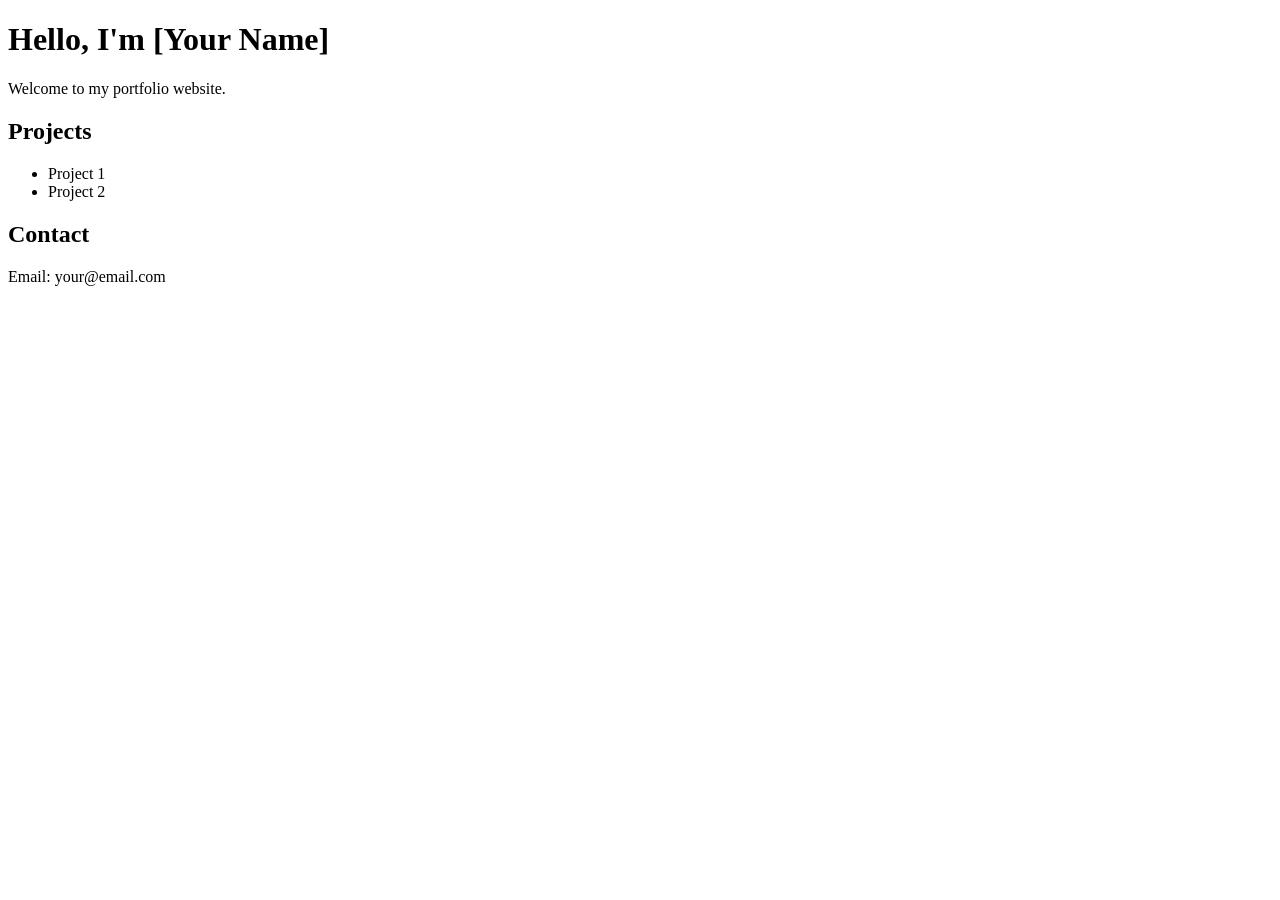
==== index.html @ 50967df9 "Create index.html" ====
<!DOCTYPE html>
<html>
<head>
    <title>My Portfolio</title>
</head>

<body>
    <h1>Hello, I'm [Your Name]</h1>
    <p>Welcome to my portfolio website.</p>

    <h2>Projects</h2>
    <ul>
        <li>Project 1</li>
        <li>Project 2</li>
    </ul>

    <h2>Contact</h2>
    <p>Email: your@email.com</p>
</body>
</html>
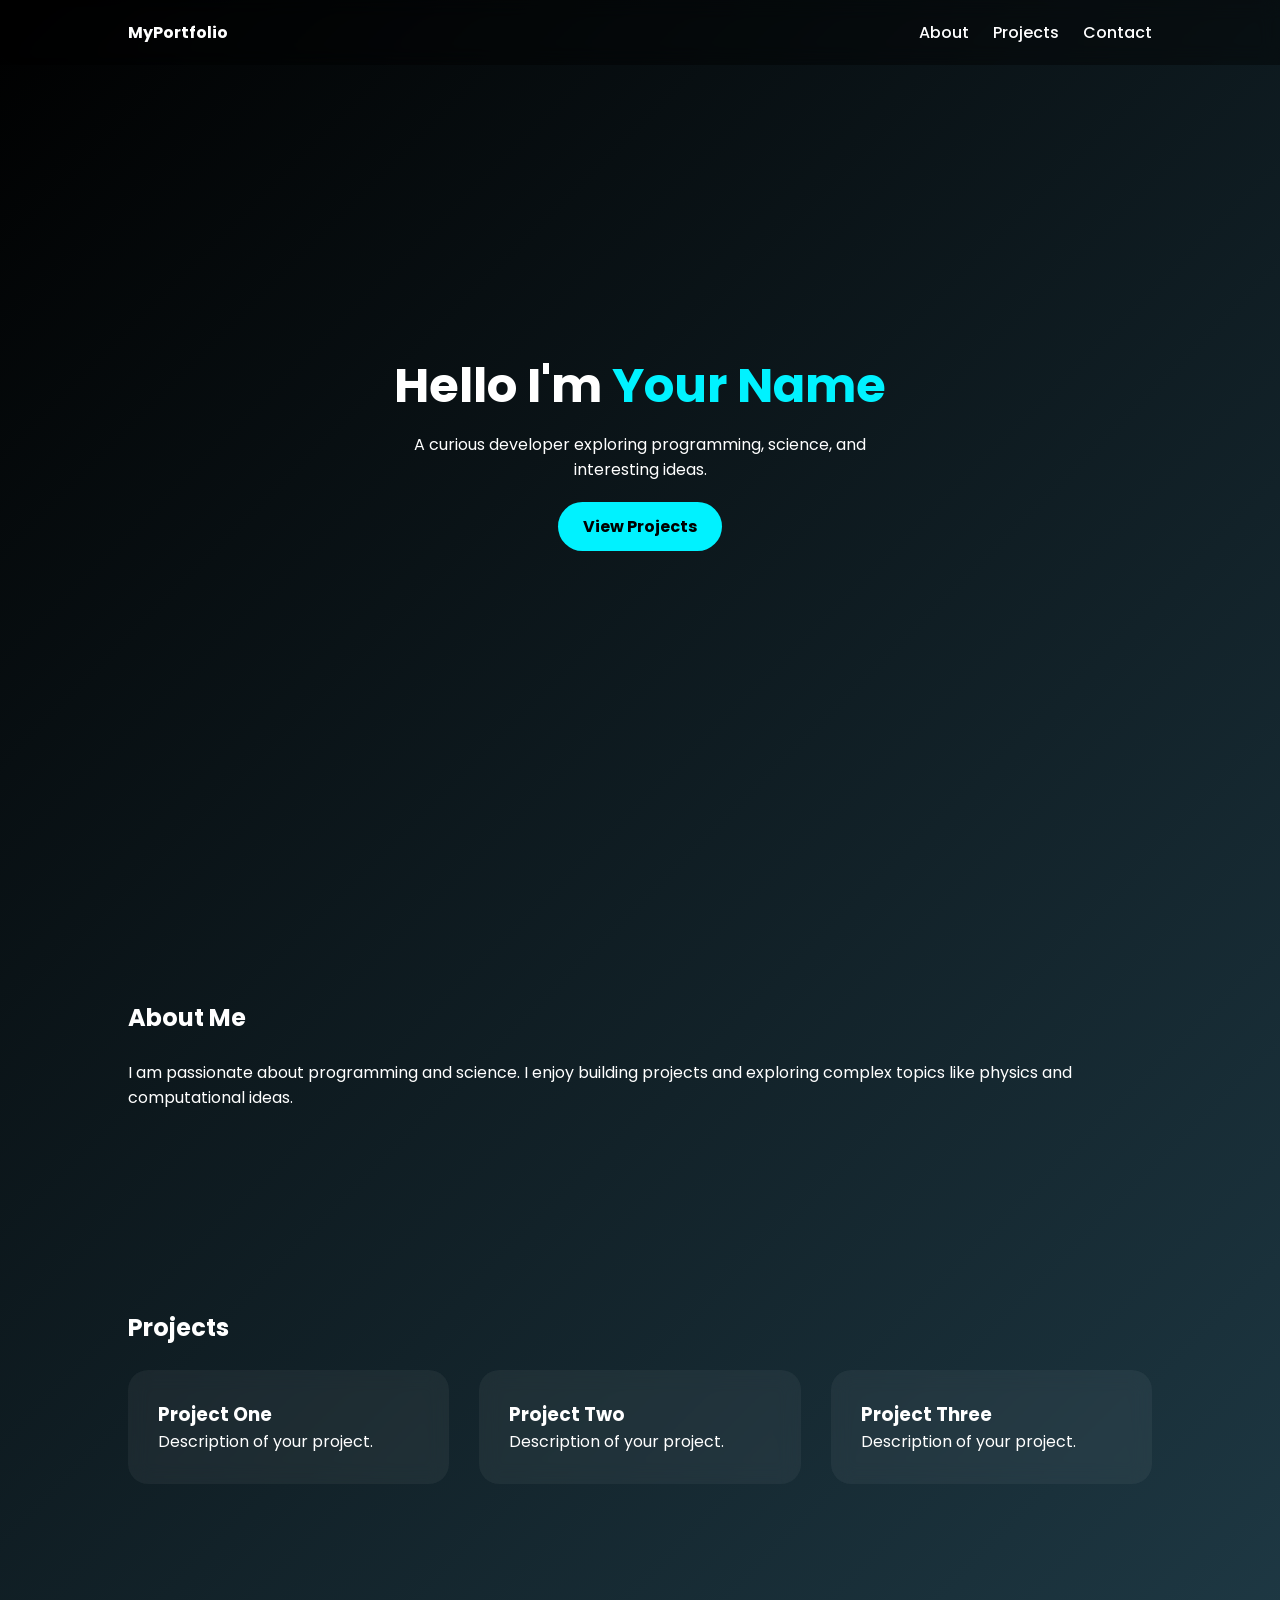
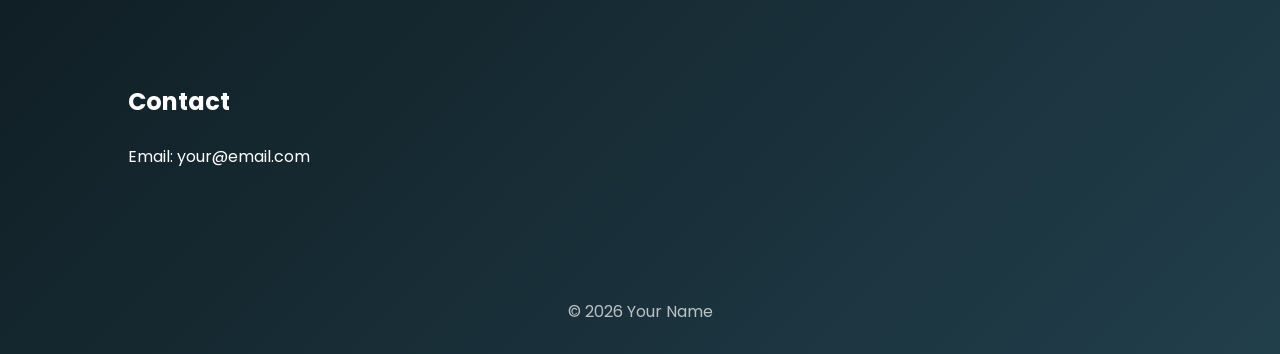
==== commit 967d4944: "Update index.html" ====
--- a/index.html
+++ b/index.html
@@ -1,20 +1,178 @@
 <!DOCTYPE html>
-<html>
+<html lang="en">
 <head>
-    <title>My Portfolio</title>
+<meta charset="UTF-8">
+<meta name="viewport" content="width=device-width, initial-scale=1.0">
+<title>My Portfolio</title>
+
+<link href="https://fonts.googleapis.com/css2?family=Poppins:wght@300;400;600&display=swap" rel="stylesheet">
+
+<style>
+
+*{
+margin:0;
+padding:0;
+box-sizing:border-box;
+font-family:'Poppins',sans-serif;
+}
+
+body{
+background:linear-gradient(-45deg,#0f2027,#203a43,#2c5364,#000000);
+background-size:400% 400%;
+animation:gradient 12s ease infinite;
+color:white;
+}
+
+@keyframes gradient{
+0%{background-position:0% 50%;}
+50%{background-position:100% 50%;}
+100%{background-position:0% 50%;}
+}
+
+nav{
+position:fixed;
+width:100%;
+display:flex;
+justify-content:space-between;
+padding:20px 10%;
+background:rgba(0,0,0,0.4);
+backdrop-filter:blur(10px);
+}
+
+nav a{
+color:white;
+text-decoration:none;
+margin-left:20px;
+font-weight:500;
+}
+
+.hero{
+height:100vh;
+display:flex;
+flex-direction:column;
+justify-content:center;
+align-items:center;
+text-align:center;
+}
+
+.hero h1{
+font-size:3rem;
+margin-bottom:10px;
+}
+
+.hero span{
+color:#00f2ff;
+}
+
+.hero p{
+max-width:500px;
+margin-bottom:20px;
+}
+
+.btn{
+padding:12px 25px;
+border-radius:30px;
+background:#00f2ff;
+color:black;
+font-weight:bold;
+text-decoration:none;
+transition:0.3s;
+}
+
+.btn:hover{
+transform:scale(1.1);
+}
+
+section{
+padding:100px 10%;
+}
+
+.projects{
+display:grid;
+grid-template-columns:repeat(auto-fit,minmax(250px,1fr));
+gap:30px;
+}
+
+.card{
+background:rgba(255,255,255,0.05);
+border-radius:20px;
+padding:30px;
+backdrop-filter:blur(10px);
+transition:0.4s;
+}
+
+.card:hover{
+transform:translateY(-10px);
+background:rgba(255,255,255,0.1);
+}
+
+footer{
+text-align:center;
+padding:30px;
+opacity:0.7;
+}
+
+</style>
 </head>
 
 <body>
-    <h1>Hello, I'm [Your Name]</h1>
-    <p>Welcome to my portfolio website.</p>
 
-    <h2>Projects</h2>
-    <ul>
-        <li>Project 1</li>
-        <li>Project 2</li>
-    </ul>
+<nav>
+<div><b>MyPortfolio</b></div>
+<div>
+<a href="#about">About</a>
+<a href="#projects">Projects</a>
+<a href="#contact">Contact</a>
+</div>
+</nav>
 
-    <h2>Contact</h2>
-    <p>Email: your@email.com</p>
+<section class="hero">
+<h1>Hello I'm <span>Your Name</span></h1>
+<p>A curious developer exploring programming, science, and interesting ideas.</p>
+<a class="btn" href="#projects">View Projects</a>
+</section>
+
+<section id="about">
+<h2>About Me</h2>
+<br>
+<p>
+I am passionate about programming and science. I enjoy building projects and exploring complex topics like physics and computational ideas.
+</p>
+</section>
+
+<section id="projects">
+<h2>Projects</h2>
+<br>
+
+<div class="projects">
+
+<div class="card">
+<h3>Project One</h3>
+<p>Description of your project.</p>
+</div>
+
+<div class="card">
+<h3>Project Two</h3>
+<p>Description of your project.</p>
+</div>
+
+<div class="card">
+<h3>Project Three</h3>
+<p>Description of your project.</p>
+</div>
+
+</div>
+</section>
+
+<section id="contact">
+<h2>Contact</h2>
+<br>
+<p>Email: your@email.com</p>
+</section>
+
+<footer>
+© 2026 Your Name
+</footer>
+
 </body>
 </html>
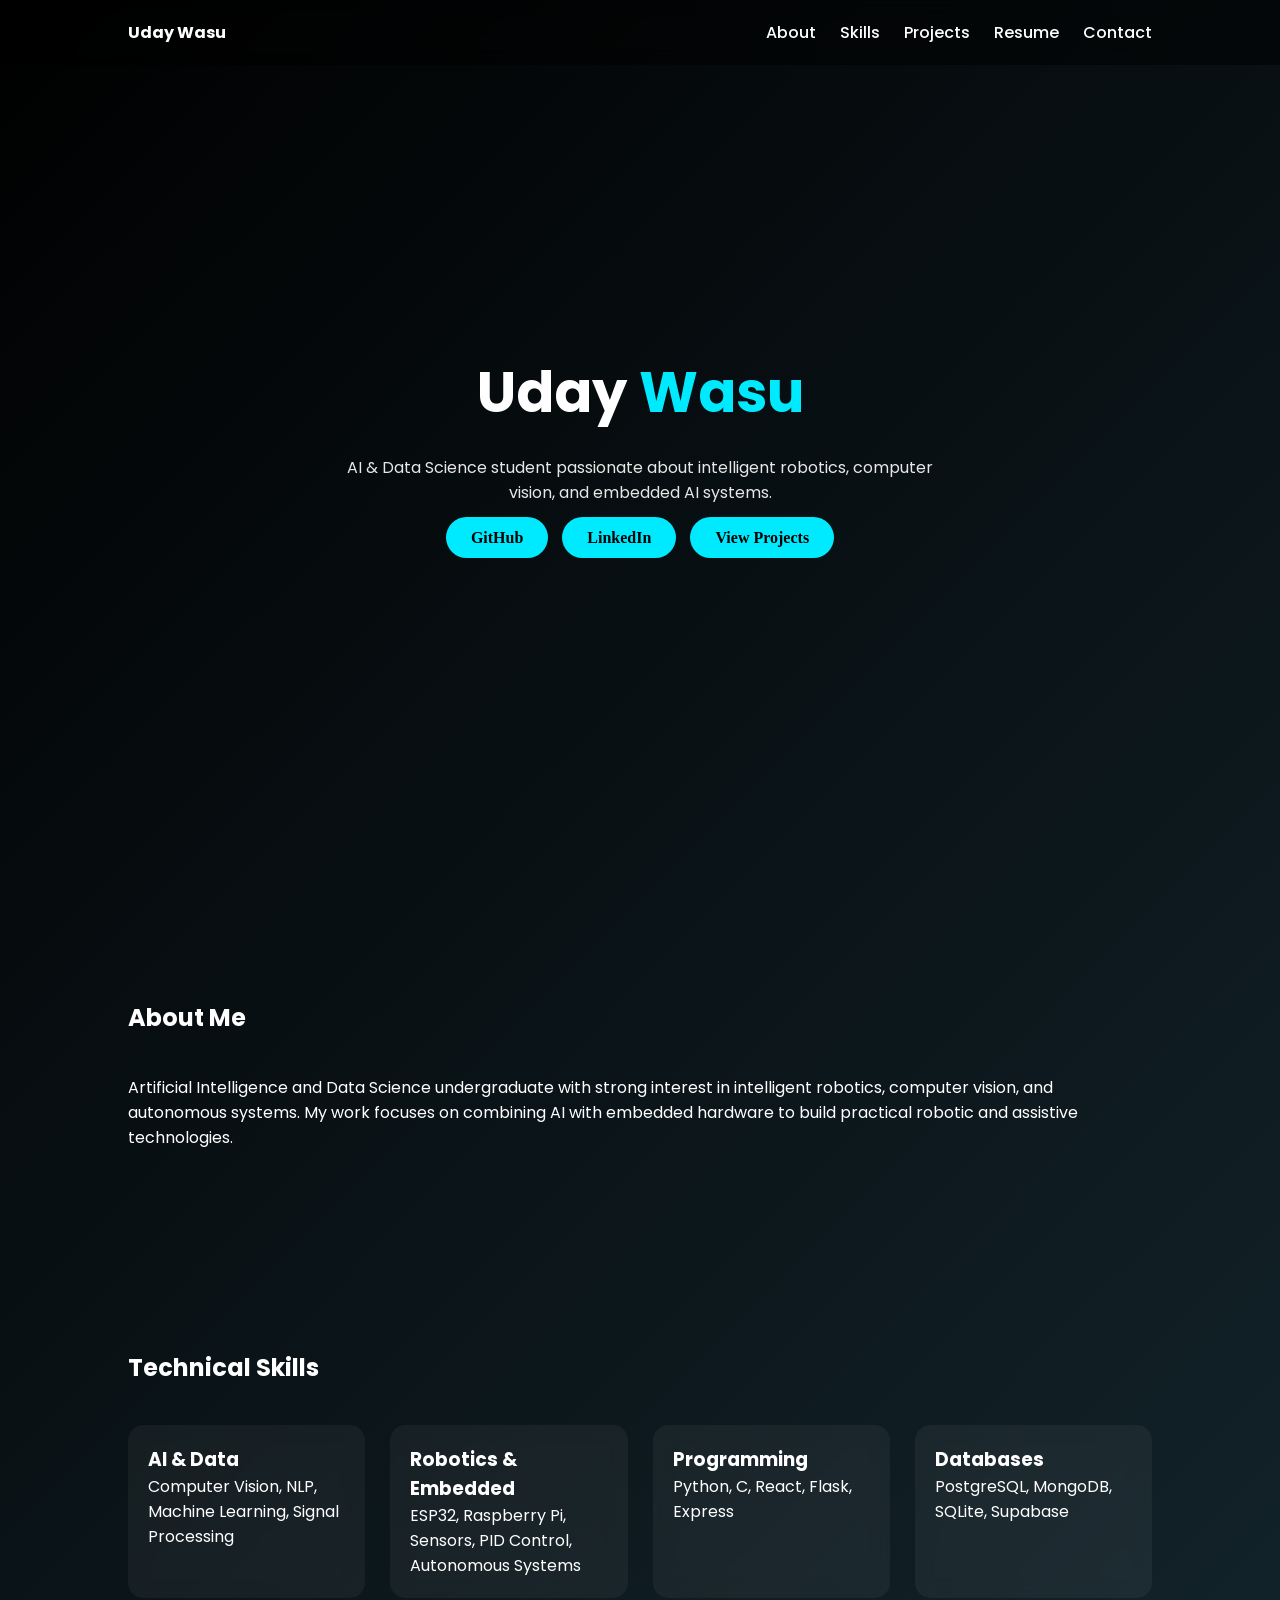
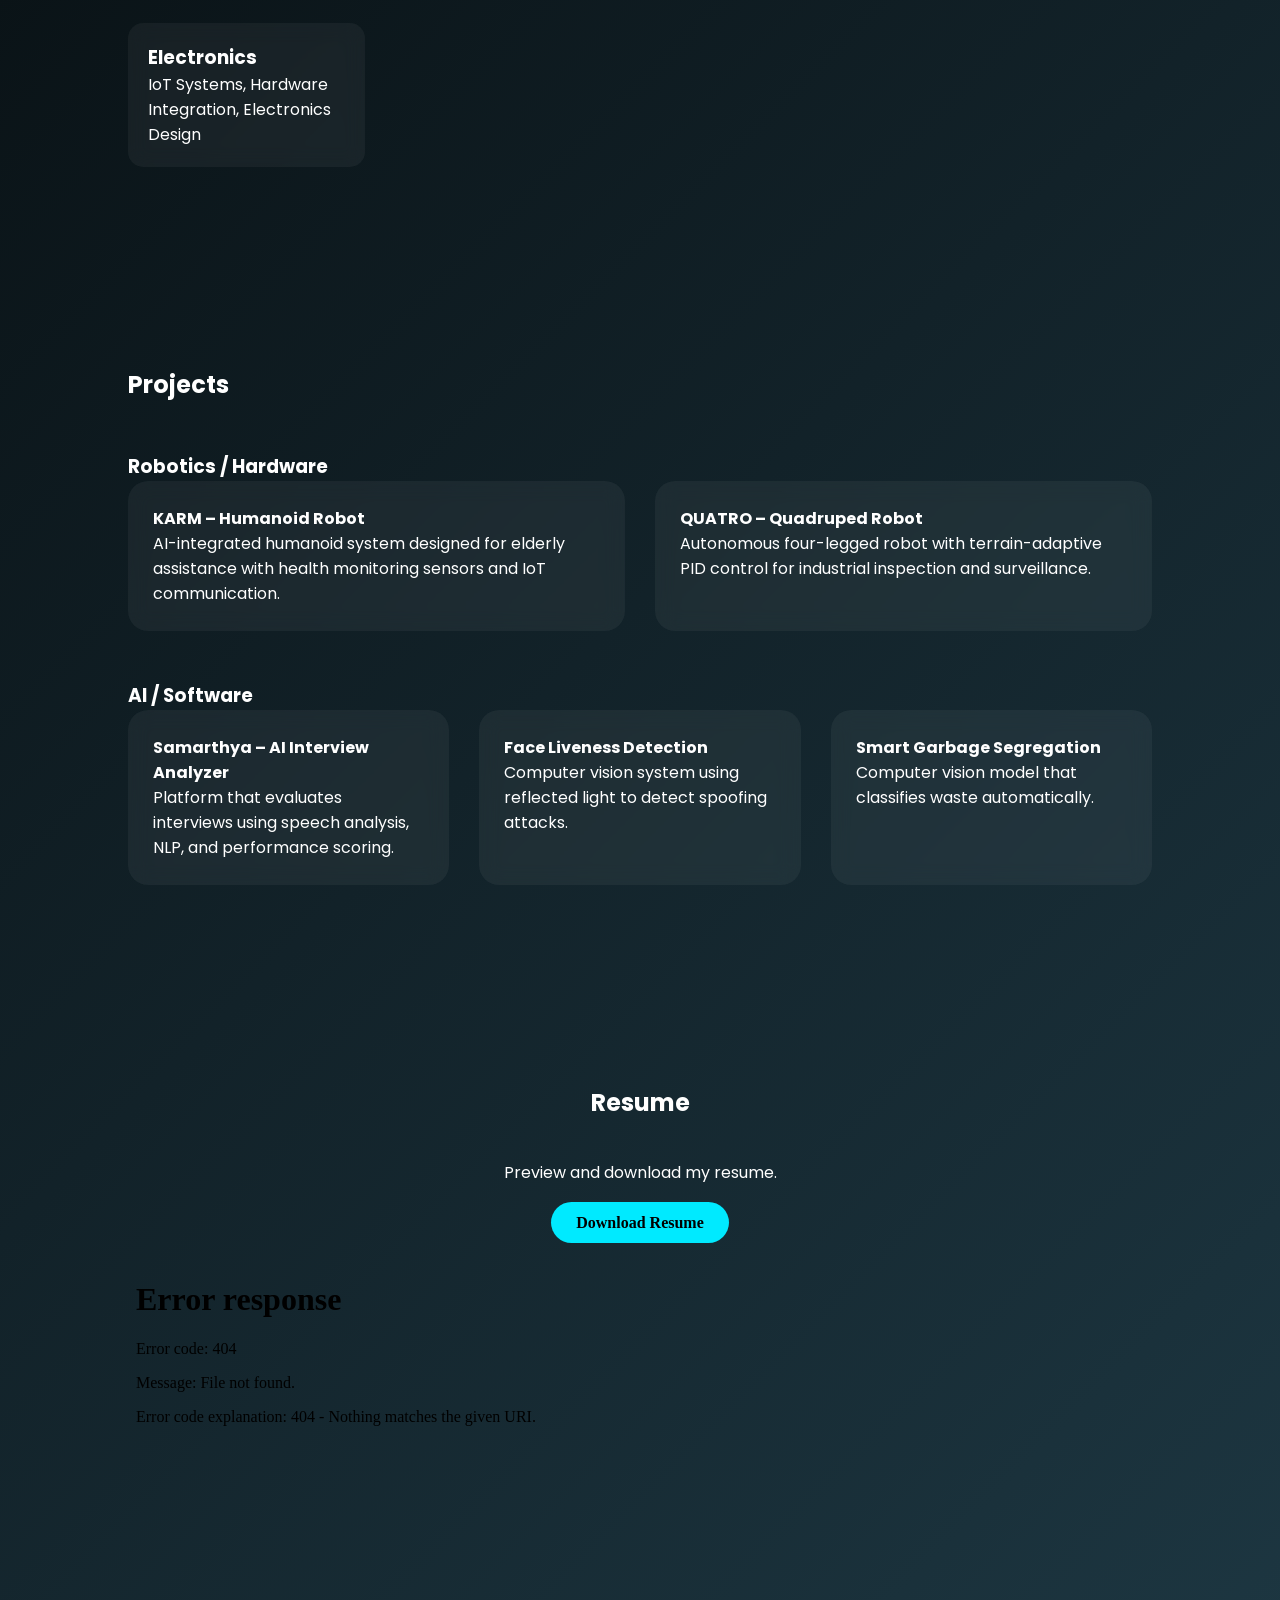
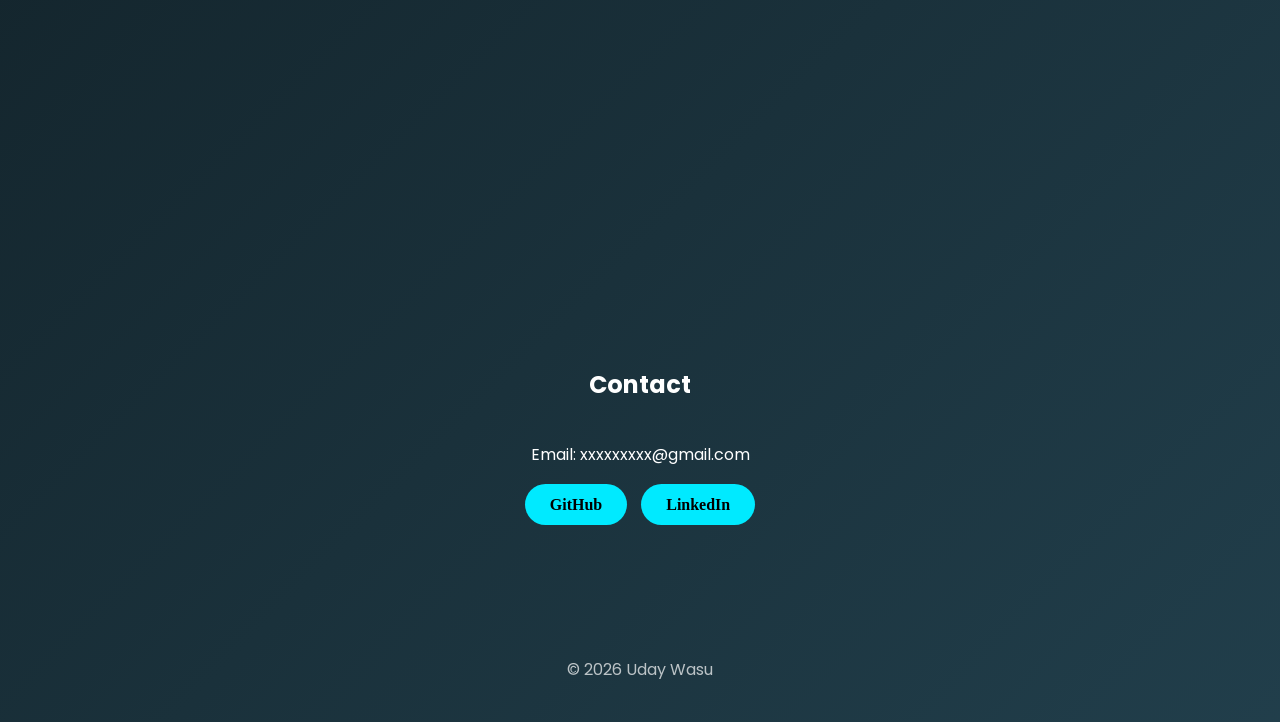
==== commit 8f64f156: "Update index.html" ====
--- a/index.html
+++ b/index.html
@@ -1,9 +1,10 @@
 <!DOCTYPE html>
 <html lang="en">
 <head>
+
 <meta charset="UTF-8">
 <meta name="viewport" content="width=device-width, initial-scale=1.0">
-<title>My Portfolio</title>
+<title>Uday Wasu | AI & Robotics</title>
 
 <link href="https://fonts.googleapis.com/css2?family=Poppins:wght@300;400;600&display=swap" rel="stylesheet">
 
@@ -13,14 +14,15 @@
 margin:0;
 padding:0;
 box-sizing:border-box;
-font-family:'Poppins',sans-serif;
+font-family:Poppins;
+scroll-behavior:smooth;
 }
 
 body{
+color:white;
 background:linear-gradient(-45deg,#0f2027,#203a43,#2c5364,#000000);
 background-size:400% 400%;
 animation:gradient 12s ease infinite;
-color:white;
 }
 
 @keyframes gradient{
@@ -28,6 +30,8 @@
 50%{background-position:100% 50%;}
 100%{background-position:0% 50%;}
 }
+
+/* NAVBAR */
 
 nav{
 position:fixed;
@@ -35,8 +39,9 @@
 display:flex;
 justify-content:space-between;
 padding:20px 10%;
-background:rgba(0,0,0,0.4);
+background:rgba(0,0,0,0.5);
 backdrop-filter:blur(10px);
+z-index:10;
 }
 
 nav a{
@@ -45,6 +50,8 @@
 margin-left:20px;
 font-weight:500;
 }
+
+/* HERO */
 
 .hero{
 height:100vh;
@@ -53,38 +60,67 @@
 justify-content:center;
 align-items:center;
 text-align:center;
+padding:20px;
 }
 
 .hero h1{
-font-size:3rem;
-margin-bottom:10px;
+font-size:3.5rem;
 }
 
 .hero span{
-color:#00f2ff;
+color:#00eaff;
 }
 
 .hero p{
-max-width:500px;
-margin-bottom:20px;
+max-width:600px;
+margin:20px;
+opacity:.9;
 }
 
 .btn{
+background:#00eaff;
 padding:12px 25px;
 border-radius:30px;
-background:#00f2ff;
+text-decoration:none;
 color:black;
-font-weight:bold;
-text-decoration:none;
-transition:0.3s;
+font-weight:600;
+margin:5px;
+transition:.3s;
 }
 
 .btn:hover{
 transform:scale(1.1);
 }
 
+/* SECTION */
+
 section{
 padding:100px 10%;
+}
+
+h2{
+margin-bottom:40px;
+}
+
+/* SKILLS */
+
+.skills{
+display:grid;
+grid-template-columns:repeat(auto-fit,minmax(200px,1fr));
+gap:25px;
+}
+
+.skill{
+background:rgba(255,255,255,0.05);
+padding:20px;
+border-radius:15px;
+backdrop-filter:blur(10px);
+}
+
+/* PROJECTS */
+
+.project-category{
+margin-top:50px;
 }
 
 .projects{
@@ -95,10 +131,10 @@
 
 .card{
 background:rgba(255,255,255,0.05);
+padding:25px;
 border-radius:20px;
-padding:30px;
+transition:.3s;
 backdrop-filter:blur(10px);
-transition:0.4s;
 }
 
 .card:hover{
@@ -106,72 +142,221 @@
 background:rgba(255,255,255,0.1);
 }
 
+/* RESUME */
+
+.resume{
+text-align:center;
+}
+
+iframe{
+width:100%;
+height:500px;
+border:none;
+border-radius:10px;
+}
+
+/* CONTACT */
+
+.contact{
+text-align:center;
+}
+
 footer{
 text-align:center;
-padding:30px;
-opacity:0.7;
+padding:40px;
+opacity:.7;
 }
 
 </style>
+
 </head>
 
 <body>
 
 <nav>
-<div><b>MyPortfolio</b></div>
+
+<div><b>Uday Wasu</b></div>
+
 <div>
 <a href="#about">About</a>
+<a href="#skills">Skills</a>
 <a href="#projects">Projects</a>
+<a href="#resume">Resume</a>
 <a href="#contact">Contact</a>
 </div>
+
 </nav>
 
+<!-- HERO -->
+
 <section class="hero">
-<h1>Hello I'm <span>Your Name</span></h1>
-<p>A curious developer exploring programming, science, and interesting ideas.</p>
+
+<h1>Uday <span>Wasu</span></h1>
+
+<p>
+AI & Data Science student passionate about intelligent robotics,
+computer vision, and embedded AI systems.
+</p>
+
+<div>
+
+<a class="btn" href="https://github.com/udaywasu">GitHub</a>
+
+<a class="btn" href="https://linkedin.com/in/udaywasu">LinkedIn</a>
+
 <a class="btn" href="#projects">View Projects</a>
-</section>
+
+</div>
+
+</section>
+
+<!-- ABOUT -->
 
 <section id="about">
+
 <h2>About Me</h2>
+
+<p>
+Artificial Intelligence and Data Science undergraduate with strong
+interest in intelligent robotics, computer vision, and autonomous
+systems. My work focuses on combining AI with embedded hardware
+to build practical robotic and assistive technologies.
+</p>
+
+</section>
+
+<!-- SKILLS -->
+
+<section id="skills">
+
+<h2>Technical Skills</h2>
+
+<div class="skills">
+
+<div class="skill">
+<h3>AI & Data</h3>
+<p>Computer Vision, NLP, Machine Learning, Signal Processing</p>
+</div>
+
+<div class="skill">
+<h3>Robotics & Embedded</h3>
+<p>ESP32, Raspberry Pi, Sensors, PID Control, Autonomous Systems</p>
+</div>
+
+<div class="skill">
+<h3>Programming</h3>
+<p>Python, C, React, Flask, Express</p>
+</div>
+
+<div class="skill">
+<h3>Databases</h3>
+<p>PostgreSQL, MongoDB, SQLite, Supabase</p>
+</div>
+
+<div class="skill">
+<h3>Electronics</h3>
+<p>IoT Systems, Hardware Integration, Electronics Design</p>
+</div>
+
+</div>
+
+</section>
+
+<!-- PROJECTS -->
+
+<section id="projects">
+
+<h2>Projects</h2>
+
+<div class="project-category">
+
+<h3>Robotics / Hardware</h3>
+
+<div class="projects">
+
+<div class="card">
+<h4>KARM – Humanoid Robot</h4>
+<p>AI-integrated humanoid system designed for elderly assistance
+with health monitoring sensors and IoT communication.</p>
+</div>
+
+<div class="card">
+<h4>QUATRO – Quadruped Robot</h4>
+<p>Autonomous four-legged robot with terrain-adaptive PID control
+for industrial inspection and surveillance.</p>
+</div>
+
+</div>
+
+</div>
+
+<div class="project-category">
+
+<h3>AI / Software</h3>
+
+<div class="projects">
+
+<div class="card">
+<h4>Samarthya – AI Interview Analyzer</h4>
+<p>Platform that evaluates interviews using speech analysis,
+NLP, and performance scoring.</p>
+</div>
+
+<div class="card">
+<h4>Face Liveness Detection</h4>
+<p>Computer vision system using reflected light to detect
+spoofing attacks.</p>
+</div>
+
+<div class="card">
+<h4>Smart Garbage Segregation</h4>
+<p>Computer vision model that classifies waste automatically.</p>
+</div>
+
+</div>
+
+</div>
+
+</section>
+
+<!-- RESUME -->
+
+<section id="resume" class="resume">
+
+<h2>Resume</h2>
+
+<p>Preview and download my resume.</p>
+
 <br>
-<p>
-I am passionate about programming and science. I enjoy building projects and exploring complex topics like physics and computational ideas.
-</p>
-</section>
-
-<section id="projects">
-<h2>Projects</h2>
+
+<a class="btn" href="resume.pdf">Download Resume</a>
+
+<br><br>
+
+<iframe src="resume.pdf"></iframe>
+
+</section>
+
+<!-- CONTACT -->
+
+<section id="contact" class="contact">
+
+<h2>Contact</h2>
+
+<p>Email: xxxxxxxxx@gmail.com</p>
+
 <br>
 
-<div class="projects">
-
-<div class="card">
-<h3>Project One</h3>
-<p>Description of your project.</p>
-</div>
-
-<div class="card">
-<h3>Project Two</h3>
-<p>Description of your project.</p>
-</div>
-
-<div class="card">
-<h3>Project Three</h3>
-<p>Description of your project.</p>
-</div>
-
-</div>
-</section>
-
-<section id="contact">
-<h2>Contact</h2>
-<br>
-<p>Email: your@email.com</p>
+<a class="btn" href="https://github.com/udaywasu">GitHub</a>
+
+<a class="btn" href="https://linkedin.com/in/udaywasu">LinkedIn</a>
+
 </section>
 
 <footer>
-© 2026 Your Name
+
+© 2026 Uday Wasu
+
 </footer>
 
 </body>
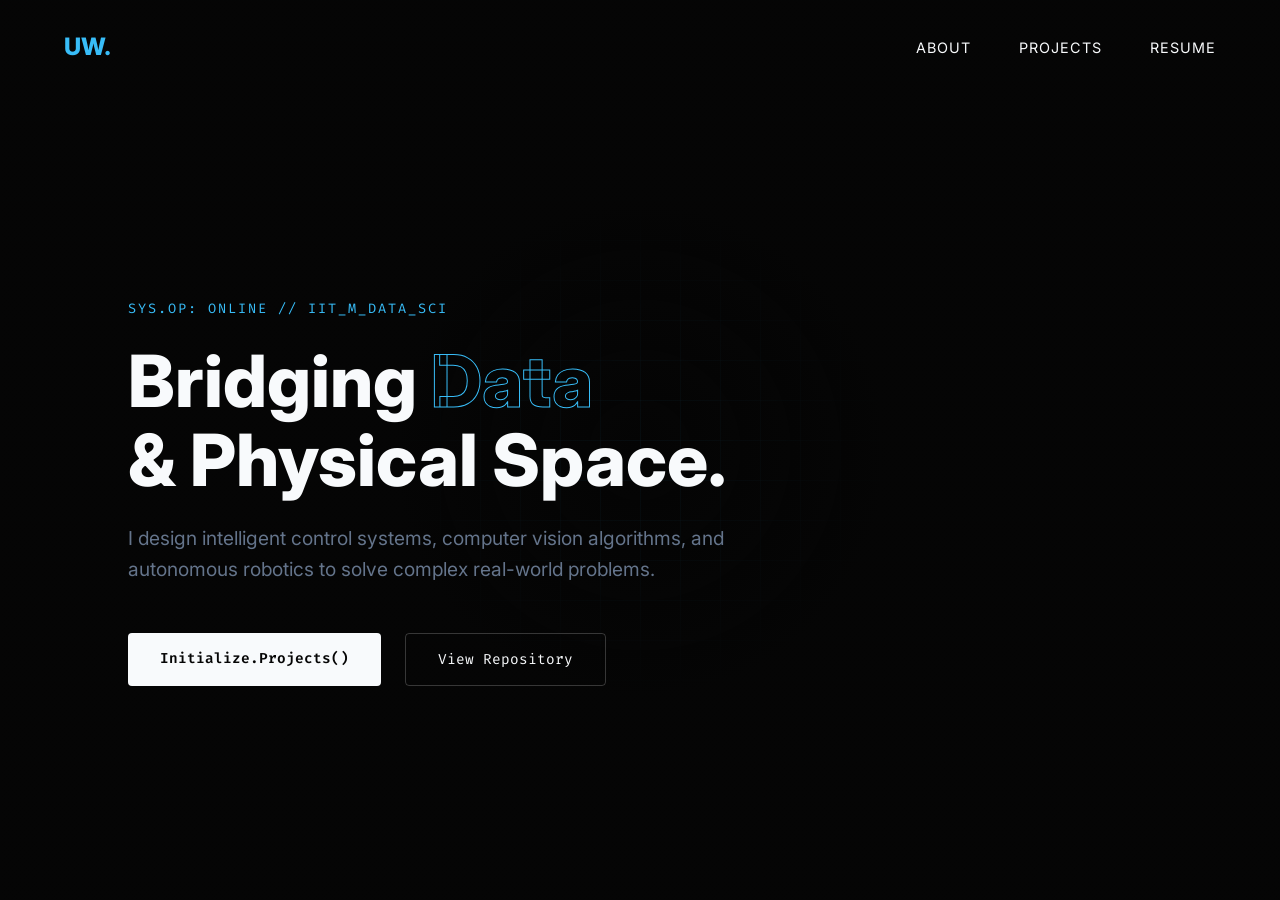
==== commit a000a4d8: "Update index.html" ====
--- a/index.html
+++ b/index.html
@@ -1,363 +1,209 @@
 <!DOCTYPE html>
 <html lang="en">
 <head>
-
-<meta charset="UTF-8">
-<meta name="viewport" content="width=device-width, initial-scale=1.0">
-<title>Uday Wasu | AI & Robotics</title>
-
-<link href="https://fonts.googleapis.com/css2?family=Poppins:wght@300;400;600&display=swap" rel="stylesheet">
-
-<style>
-
-*{
-margin:0;
-padding:0;
-box-sizing:border-box;
-font-family:Poppins;
-scroll-behavior:smooth;
+    <meta charset="UTF-8">
+    <meta name="viewport" content="width=device-width, initial-scale=1.0">
+    <title>Uday Wasu | Autonomous Systems</title>
+    <link href="https://fonts.googleapis.com/css2?family=Inter:wght@300;500;800&family=Fira+Code:wght@400;600&display=swap" rel="stylesheet">
+    <style>
+        :root {
+            --bg-color: #050505;
+            --accent: #38bdf8;
+            --text-main: #f8fafc;
+            --text-dim: #64748b;
+            --cursor-x: 50vw;
+            --cursor-y: 50vh;
+        }
+
+        * { margin: 0; padding: 0; box-sizing: border-box; }
+
+        body, html {
+            width: 100%;
+            height: 100%;
+            font-family: 'Inter', sans-serif;
+            background-color: var(--bg-color);
+            color: var(--text-main);
+            overflow: hidden; /* Prevents scroll on the landing hero */
+        }
+
+        /* The Lidar/Blueprint Background */
+        .blueprint-bg {
+            position: absolute;
+            top: 0; left: 0; width: 100%; height: 100%;
+            background-image: 
+                linear-gradient(rgba(56, 189, 248, 0.1) 1px, transparent 1px),
+                linear-gradient(90deg, rgba(56, 189, 248, 0.1) 1px, transparent 1px);
+            background-size: 40px 40px;
+            opacity: 0.3;
+            z-index: 0;
+        }
+
+        /* The Darkness Overlay that the mouse cuts through */
+/* Updated Overlay */
+.sensor-overlay {
+    position: fixed; /* Fixed ensures it stays put even if we add scrolling later */
+    top: 0; 
+    left: 0; 
+    width: 100vw; 
+    height: 100vh;
+    background: radial-gradient(
+        circle 350px at var(--cursor-x) var(--cursor-y), 
+        transparent 0%, 
+        rgba(5, 5, 5, 0.98) 70% /* Creates a sharper flashlight edge */
+    );
+    z-index: 1;
+    pointer-events: none; 
+    transition: background 0.1s ease-out; /* Adds a tiny bit of smoothness */
 }
 
-body{
-color:white;
-background:linear-gradient(-45deg,#0f2027,#203a43,#2c5364,#000000);
-background-size:400% 400%;
-animation:gradient 12s ease infinite;
+/* Also make sure your blueprint uses fixed positioning */
+.blueprint-bg {
+    position: fixed;
+    top: 0; left: 0; width: 100vw; height: 100vh;
+    background-image: 
+        linear-gradient(rgba(56, 189, 248, 0.15) 1px, transparent 1px),
+        linear-gradient(90deg, rgba(56, 189, 248, 0.15) 1px, transparent 1px);
+    background-size: 40px 40px;
+    z-index: 0;
 }
 
-@keyframes gradient{
-0%{background-position:0% 50%;}
-50%{background-position:100% 50%;}
-100%{background-position:0% 50%;}
-}
-
-/* NAVBAR */
-
-nav{
-position:fixed;
-width:100%;
-display:flex;
-justify-content:space-between;
-padding:20px 10%;
-background:rgba(0,0,0,0.5);
-backdrop-filter:blur(10px);
-z-index:10;
-}
-
-nav a{
-color:white;
-text-decoration:none;
-margin-left:20px;
-font-weight:500;
-}
-
-/* HERO */
-
-.hero{
-height:100vh;
-display:flex;
-flex-direction:column;
-justify-content:center;
-align-items:center;
-text-align:center;
-padding:20px;
-}
-
-.hero h1{
-font-size:3.5rem;
-}
-
-.hero span{
-color:#00eaff;
-}
-
-.hero p{
-max-width:600px;
-margin:20px;
-opacity:.9;
-}
-
-.btn{
-background:#00eaff;
-padding:12px 25px;
-border-radius:30px;
-text-decoration:none;
-color:black;
-font-weight:600;
-margin:5px;
-transition:.3s;
-}
-
-.btn:hover{
-transform:scale(1.1);
-}
-
-/* SECTION */
-
-section{
-padding:100px 10%;
-}
-
-h2{
-margin-bottom:40px;
-}
-
-/* SKILLS */
-
-.skills{
-display:grid;
-grid-template-columns:repeat(auto-fit,minmax(200px,1fr));
-gap:25px;
-}
-
-.skill{
-background:rgba(255,255,255,0.05);
-padding:20px;
-border-radius:15px;
-backdrop-filter:blur(10px);
-}
-
-/* PROJECTS */
-
-.project-category{
-margin-top:50px;
-}
-
-.projects{
-display:grid;
-grid-template-columns:repeat(auto-fit,minmax(250px,1fr));
-gap:30px;
-}
-
-.card{
-background:rgba(255,255,255,0.05);
-padding:25px;
-border-radius:20px;
-transition:.3s;
-backdrop-filter:blur(10px);
-}
-
-.card:hover{
-transform:translateY(-10px);
-background:rgba(255,255,255,0.1);
-}
-
-/* RESUME */
-
-.resume{
-text-align:center;
-}
-
-iframe{
-width:100%;
-height:500px;
-border:none;
-border-radius:10px;
-}
-
-/* CONTACT */
-
-.contact{
-text-align:center;
-}
-
-footer{
-text-align:center;
-padding:40px;
-opacity:.7;
-}
-
-</style>
-
+        /* Navigation */
+        nav {
+            position: relative;
+            z-index: 10;
+            display: flex;
+            justify-content: space-between;
+            align-items: center;
+            padding: 2rem 5%;
+        }
+        
+        .logo img {
+            height: 40px; /* Adjust based on your transparent logo */
+            filter: drop-shadow(0 0 8px rgba(56,189,248,0.5));
+        }
+
+        nav ul { display: flex; list-style: none; gap: 3rem; }
+        nav a { 
+            text-decoration: none; 
+            color: var(--text-main); 
+            font-size: 0.9rem;
+            letter-spacing: 1px;
+            text-transform: uppercase;
+            transition: color 0.3s; 
+        }
+        nav a:hover { color: var(--accent); }
+
+        /* Hero Content */
+        .hero-content {
+            position: relative;
+            z-index: 10;
+            display: flex;
+            flex-direction: column;
+            justify-content: center;
+            align-items: flex-start;
+            height: calc(100vh - 100px);
+            padding-left: 10%;
+            max-width: 800px;
+        }
+
+        .system-status {
+            font-family: 'Fira Code', monospace;
+            color: var(--accent);
+            font-size: 0.85rem;
+            margin-bottom: 1.5rem;
+            letter-spacing: 2px;
+            animation: pulse 2s infinite;
+        }
+
+        h1 {
+            font-size: 4.5rem;
+            font-weight: 800;
+            line-height: 1.1;
+            margin-bottom: 1.5rem;
+        }
+
+        p.subtitle {
+            font-size: 1.2rem;
+            color: var(--text-dim);
+            max-width: 600px;
+            margin-bottom: 3rem;
+            line-height: 1.6;
+        }
+
+        /* Call to Action Buttons */
+        .cta-group { display: flex; gap: 1.5rem; }
+        .btn {
+            padding: 1rem 2rem;
+            font-family: 'Fira Code', monospace;
+            font-size: 0.9rem;
+            text-decoration: none;
+            border-radius: 4px;
+            transition: all 0.3s ease;
+            position: relative;
+            overflow: hidden;
+        }
+        .btn-primary {
+            background: var(--text-main);
+            color: var(--bg-color);
+            font-weight: 600;
+        }
+        .btn-primary:hover {
+            background: var(--accent);
+            box-shadow: 0 0 20px rgba(56, 189, 248, 0.4);
+        }
+        .btn-secondary {
+            border: 1px solid rgba(255,255,255,0.2);
+            color: var(--text-main);
+        }
+        .btn-secondary:hover { border-color: var(--accent); color: var(--accent); }
+
+        @keyframes pulse {
+            0% { opacity: 0.5; }
+            50% { opacity: 1; }
+            100% { opacity: 0.5; }
+        }
+    </style>
 </head>
-
 <body>
 
-<nav>
-
-<div><b>Uday Wasu</b></div>
-
-<div>
-<a href="#about">About</a>
-<a href="#skills">Skills</a>
-<a href="#projects">Projects</a>
-<a href="#resume">Resume</a>
-<a href="#contact">Contact</a>
-</div>
-
-</nav>
-
-<!-- HERO -->
-
-<section class="hero">
-
-<h1>Uday <span>Wasu</span></h1>
-
-<p>
-AI & Data Science student passionate about intelligent robotics,
-computer vision, and embedded AI systems.
-</p>
-
-<div>
-
-<a class="btn" href="https://github.com/udaywasu">GitHub</a>
-
-<a class="btn" href="https://linkedin.com/in/udaywasu">LinkedIn</a>
-
-<a class="btn" href="#projects">View Projects</a>
-
-</div>
-
-</section>
-
-<!-- ABOUT -->
-
-<section id="about">
-
-<h2>About Me</h2>
-
-<p>
-Artificial Intelligence and Data Science undergraduate with strong
-interest in intelligent robotics, computer vision, and autonomous
-systems. My work focuses on combining AI with embedded hardware
-to build practical robotic and assistive technologies.
-</p>
-
-</section>
-
-<!-- SKILLS -->
-
-<section id="skills">
-
-<h2>Technical Skills</h2>
-
-<div class="skills">
-
-<div class="skill">
-<h3>AI & Data</h3>
-<p>Computer Vision, NLP, Machine Learning, Signal Processing</p>
-</div>
-
-<div class="skill">
-<h3>Robotics & Embedded</h3>
-<p>ESP32, Raspberry Pi, Sensors, PID Control, Autonomous Systems</p>
-</div>
-
-<div class="skill">
-<h3>Programming</h3>
-<p>Python, C, React, Flask, Express</p>
-</div>
-
-<div class="skill">
-<h3>Databases</h3>
-<p>PostgreSQL, MongoDB, SQLite, Supabase</p>
-</div>
-
-<div class="skill">
-<h3>Electronics</h3>
-<p>IoT Systems, Hardware Integration, Electronics Design</p>
-</div>
-
-</div>
-
-</section>
-
-<!-- PROJECTS -->
-
-<section id="projects">
-
-<h2>Projects</h2>
-
-<div class="project-category">
-
-<h3>Robotics / Hardware</h3>
-
-<div class="projects">
-
-<div class="card">
-<h4>KARM – Humanoid Robot</h4>
-<p>AI-integrated humanoid system designed for elderly assistance
-with health monitoring sensors and IoT communication.</p>
-</div>
-
-<div class="card">
-<h4>QUATRO – Quadruped Robot</h4>
-<p>Autonomous four-legged robot with terrain-adaptive PID control
-for industrial inspection and surveillance.</p>
-</div>
-
-</div>
-
-</div>
-
-<div class="project-category">
-
-<h3>AI / Software</h3>
-
-<div class="projects">
-
-<div class="card">
-<h4>Samarthya – AI Interview Analyzer</h4>
-<p>Platform that evaluates interviews using speech analysis,
-NLP, and performance scoring.</p>
-</div>
-
-<div class="card">
-<h4>Face Liveness Detection</h4>
-<p>Computer vision system using reflected light to detect
-spoofing attacks.</p>
-</div>
-
-<div class="card">
-<h4>Smart Garbage Segregation</h4>
-<p>Computer vision model that classifies waste automatically.</p>
-</div>
-
-</div>
-
-</div>
-
-</section>
-
-<!-- RESUME -->
-
-<section id="resume" class="resume">
-
-<h2>Resume</h2>
-
-<p>Preview and download my resume.</p>
-
-<br>
-
-<a class="btn" href="resume.pdf">Download Resume</a>
-
-<br><br>
-
-<iframe src="resume.pdf"></iframe>
-
-</section>
-
-<!-- CONTACT -->
-
-<section id="contact" class="contact">
-
-<h2>Contact</h2>
-
-<p>Email: xxxxxxxxx@gmail.com</p>
-
-<br>
-
-<a class="btn" href="https://github.com/udaywasu">GitHub</a>
-
-<a class="btn" href="https://linkedin.com/in/udaywasu">LinkedIn</a>
-
-</section>
-
-<footer>
-
-© 2026 Uday Wasu
-
-</footer>
-
+    <div class="blueprint-bg"></div>
+    <div class="sensor-overlay" id="sensorOverlay"></div>
+
+    <nav>
+        <div class="logo">
+            <img src="logowu.png" alt="Uday Wasu Logo" onerror="this.outerHTML='<h2 style=\'color:var(--accent); font-weight:800;\'>UW.</h2>'">
+        </div>
+        <ul>
+            <li><a href="#about">About</a></li>
+            <li><a href="projects.html">Projects</a></li>
+            <li><a href="resume.html">Resume</a></li>
+        </ul>
+    </nav>
+
+    <main class="hero-content">
+        <div class="system-status">SYS.OP: ONLINE // IIT_M_DATA_SCI</div>
+        <h1>Bridging <span style="color: transparent; -webkit-text-stroke: 1px var(--accent);">Data</span> <br> & Physical Space.</h1>
+        <p class="subtitle">I design intelligent control systems, computer vision algorithms, and autonomous robotics to solve complex real-world problems.</p>
+        
+        <div class="cta-group">
+            <a href="projects.html" class="btn btn-primary">Initialize.Projects()</a>
+            <a href="https://github.com/udaywasu" target="_blank" class="btn btn-secondary">View Repository</a>
+        </div>
+    </main>
+
+<script>
+    // Bulletproof Sensor Spotlight Logic
+    document.addEventListener('mousemove', (e) => {
+        // Targets the :root element directly
+        document.documentElement.style.setProperty('--cursor-x', `${e.clientX}px`);
+        document.documentElement.style.setProperty('--cursor-y', `${e.clientY}px`);
+    });
+
+    // Fallback for mobile/touch devices
+    document.addEventListener('touchmove', (e) => {
+        document.documentElement.style.setProperty('--cursor-x', `${e.touches[0].clientX}px`);
+        document.documentElement.style.setProperty('--cursor-y', `${e.touches[0].clientY}px`);
+    });
+</script>
 </body>
 </html>
